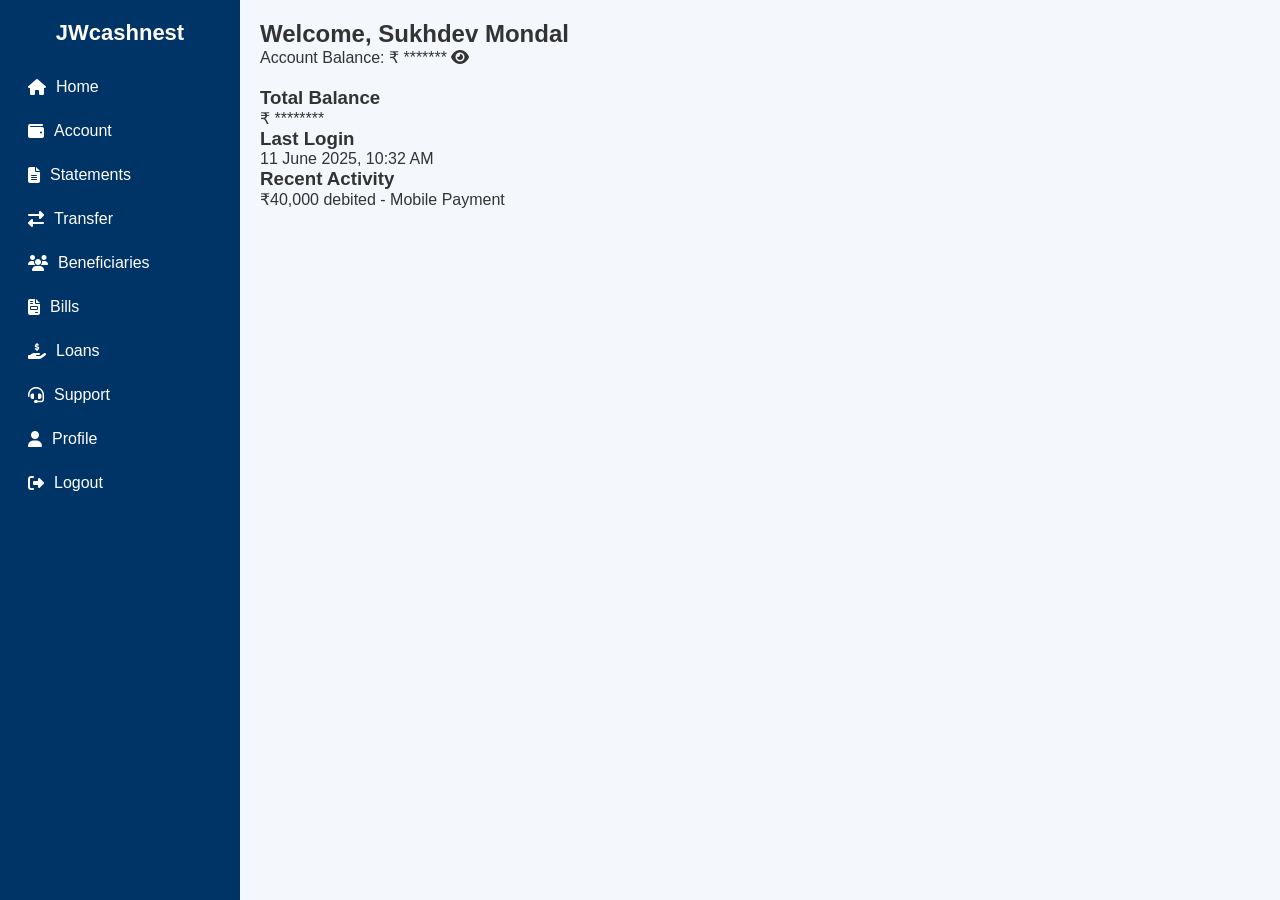
==== home.html @ bfa7bd61 "Add files via upload" ====
<!-- home.html -->
<!DOCTYPE html>
<html lang="en">
<head>
  <meta charset="UTF-8">
  <meta name="viewport" content="width=device-width, initial-scale=1.0">
  <title>Dashboard - JWcashnest BANK</title>
  <link rel="stylesheet" href="style.css">
  <link rel="stylesheet" href="https://cdnjs.cloudflare.com/ajax/libs/font-awesome/6.5.0/css/all.min.css">
  <script defer src="script.js"></script>
</head>
<body>
  <div class="dashboard-container">
    <aside class="sidebar">
      <h2>JWcashnest</h2>
      <nav>
        <ul>
          <li><a href="home.html"><i class="fas fa-home"></i> Home</a></li>
          <li><a href="account.html"><i class="fas fa-wallet"></i> Account</a></li>
          <li><a href="statements.html"><i class="fas fa-file-alt"></i> Statements</a></li>
          <li><a href="transfer.html"><i class="fas fa-exchange-alt"></i> Transfer</a></li>
          <li><a href="beneficiaries.html"><i class="fas fa-users"></i> Beneficiaries</a></li>
          <li><a href="bills.html"><i class="fas fa-file-invoice"></i> Bills</a></li>
          <li><a href="loans.html"><i class="fas fa-hand-holding-usd"></i> Loans</a></li>
          <li><a href="support.html"><i class="fas fa-headset"></i> Support</a></li>
          <li><a href="profile.html"><i class="fas fa-user"></i> Profile</a></li>
          <li><a href="logout.html"><i class="fas fa-sign-out-alt"></i> Logout</a></li>
        </ul>
      </nav>
    </aside>

    <main class="main-content">
      <header class="top-bar">
        <h1>Welcome, Sukhdev Mondal</h1>
        <div class="balance-display">
          <span>Account Balance:</span>
          <span id="balance-amount">₹ <span id="balance-value">*******</span></span>
          <i class="fas fa-eye toggle-password" onclick="toggleBalance(this)"></i>
        </div>
      </header>

      <section class="dashboard-cards">
        <div class="card">
          <h3>Total Balance</h3>
          <p id="balance-card">₹ ********</p>
        </div>
        <div class="card">
          <h3>Last Login</h3>
          <p>11 June 2025, 10:32 AM</p>
        </div>
        <div class="card">
          <h3>Recent Activity</h3>
          <p>₹40,000 debited - Mobile Payment</p>
        </div>
      </section>
    </main>
  </div>
</body>
</html>
---- style.css ----
/* General Reset */
* {
  margin: 0;
  padding: 0;
  box-sizing: border-box;
  font-family: 'Segoe UI', Tahoma, Geneva, Verdana, sans-serif;
}

body {
  background-color: #f4f7fb;
  color: #333;
}

/* Sidebar Layout */
.dashboard-container {
  display: flex;
  min-height: 100vh;
}

.sidebar {
  width: 240px;
  background: #003366;
  color: #fff;
  padding: 20px;
  position: fixed;
  height: 100%;
}

.sidebar h2 {
  font-size: 22px;
  margin-bottom: 1.5rem;
  text-align: center;
}

.sidebar nav ul {
  list-style: none;
}

.sidebar nav ul li {
  margin: 10px 0;
}

.sidebar nav ul li a {
  color: #fff;
  text-decoration: none;
  display: flex;
  align-items: center;
  gap: 10px;
  padding: 8px;
  border-radius: 5px;
  transition: background 0.2s;
}

.sidebar nav ul li.active a,
.sidebar nav ul li a:hover {
  background-color: #0059b3;
}

.main-content {
  margin-left: 240px;
  padding: 20px;
  flex: 1;
}

.top-bar {
  margin-bottom: 20px;
}

.top-bar h1 {
  font-size: 24px;
}

/* Forms */
form {
  background: #fff;
  padding: 20px;
  border-radius: 8px;
  box-shadow: 0 0 5px rgba(0,0,0,0.1);
  max-width: 500px;
}

form label {
  display: block;
  margin: 10px 0 5px;
}

form input,
form select,
form textarea {
  width: 100%;
  padding: 10px;
  border: 1px solid #ccc;
  border-radius: 5px;
  margin-bottom: 15px;
}

form button {
  background-color: #003366;
  color: #fff;
  padding: 10px 20px;
  border: none;
  border-radius: 5px;
  cursor: pointer;
}

form button:hover {
  background-color: #0059b3;
}

/* Logout Page */
.logout-page {
  background: #eef4f9;
  display: flex;
  align-items: center;
  justify-content: center;
  height: 100vh;
  text-align: center;
}

.logout-box {
  background: #fff;
  padding: 40px;
  border-radius: 10px;
  box-shadow: 0 0 10px rgba(0,0,0,0.1);
}

.logout-box .btn {
  display: inline-block;
  margin-top: 20px;
  padding: 10px 20px;
  background: #003366;
  color: #fff;
  text-decoration: none;
  border-radius: 5px;
}

.logout-box .btn:hover {
  background: #0059b3;
}

/* Responsive */
@media screen and (max-width: 768px) {
  .dashboard-container {
    flex-direction: column;
  }
  .sidebar {
    width: 100%;
    height: auto;
    position: relative;
  }
  .main-content {
    margin-left: 0;
  }
}
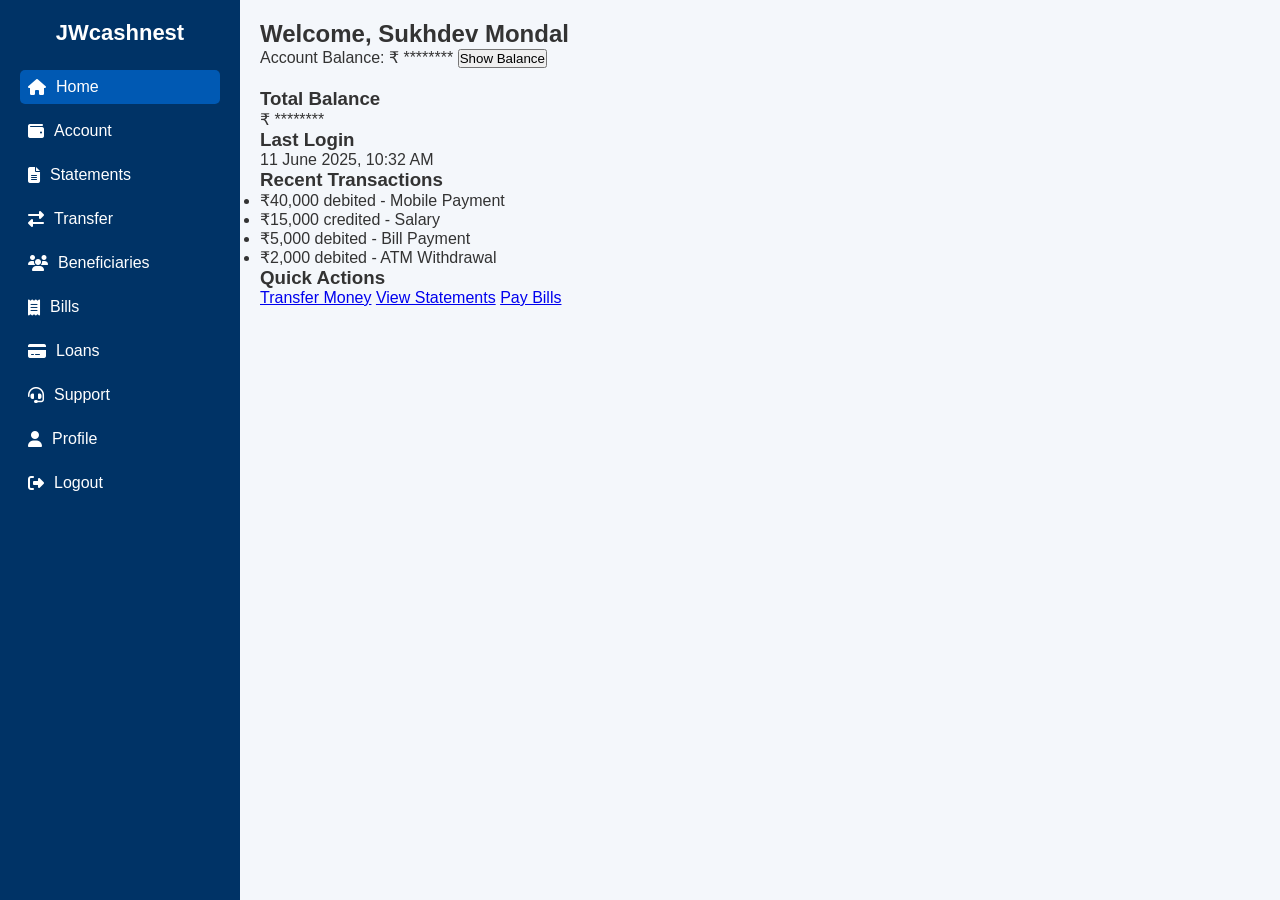
==== commit 1da6b597: "Update home.html" ====
--- a/home.html
+++ b/home.html
@@ -3,57 +3,65 @@
 <html lang="en">
 <head>
   <meta charset="UTF-8">
-  <meta name="viewport" content="width=device-width, initial-scale=1.0">
   <title>Dashboard - JWcashnest BANK</title>
-  <link rel="stylesheet" href="style.css">
+  <link rel="stylesheet" href="style.css" />
   <link rel="stylesheet" href="https://cdnjs.cloudflare.com/ajax/libs/font-awesome/6.5.0/css/all.min.css">
-  <script defer src="script.js"></script>
 </head>
 <body>
   <div class="dashboard-container">
-    <aside class="sidebar">
+    <div class="sidebar">
       <h2>JWcashnest</h2>
       <nav>
         <ul>
-          <li><a href="home.html"><i class="fas fa-home"></i> Home</a></li>
-          <li><a href="account.html"><i class="fas fa-wallet"></i> Account</a></li>
-          <li><a href="statements.html"><i class="fas fa-file-alt"></i> Statements</a></li>
-          <li><a href="transfer.html"><i class="fas fa-exchange-alt"></i> Transfer</a></li>
-          <li><a href="beneficiaries.html"><i class="fas fa-users"></i> Beneficiaries</a></li>
-          <li><a href="bills.html"><i class="fas fa-file-invoice"></i> Bills</a></li>
-          <li><a href="loans.html"><i class="fas fa-hand-holding-usd"></i> Loans</a></li>
-          <li><a href="support.html"><i class="fas fa-headset"></i> Support</a></li>
-          <li><a href="profile.html"><i class="fas fa-user"></i> Profile</a></li>
-          <li><a href="logout.html"><i class="fas fa-sign-out-alt"></i> Logout</a></li>
+          <li class="active"><a href="home.html"><i class="fa fa-home"></i> Home</a></li>
+          <li><a href="account.html"><i class="fa fa-wallet"></i> Account</a></li>
+          <li><a href="statements.html"><i class="fa fa-file-alt"></i> Statements</a></li>
+          <li><a href="transfer.html"><i class="fa fa-exchange-alt"></i> Transfer</a></li>
+          <li><a href="beneficiaries.html"><i class="fa fa-users"></i> Beneficiaries</a></li>
+          <li><a href="bills.html"><i class="fa fa-receipt"></i> Bills</a></li>
+          <li><a href="loans.html"><i class="fa fa-credit-card"></i> Loans</a></li>
+          <li><a href="support.html"><i class="fa fa-headset"></i> Support</a></li>
+          <li><a href="profile.html"><i class="fa fa-user"></i> Profile</a></li>
+          <li><a href="logout.html"><i class="fa fa-sign-out-alt"></i> Logout</a></li>
         </ul>
       </nav>
-    </aside>
+    </div>
+    <div class="main-content">
+      <div class="top-bar">
+        <h1>Welcome, Sukhdev Mondal</h1>
+        <p>Account Balance: <span id="balance-display">₹ ********</span>
+          <button onclick="toggleBalance('balance-display', 'balance-toggle')" id="balance-toggle" class="btn small">Show Balance</button>
+        </p>
+      </div>
 
-    <main class="main-content">
-      <header class="top-bar">
-        <h1>Welcome, Sukhdev Mondal</h1>
-        <div class="balance-display">
-          <span>Account Balance:</span>
-          <span id="balance-amount">₹ <span id="balance-value">*******</span></span>
-          <i class="fas fa-eye toggle-password" onclick="toggleBalance(this)"></i>
+      <div class="card-container">
+        <div class="info-card">
+          <h3>Total Balance</h3>
+          <p>₹ ********</p>
         </div>
-      </header>
-
-      <section class="dashboard-cards">
-        <div class="card">
-          <h3>Total Balance</h3>
-          <p id="balance-card">₹ ********</p>
-        </div>
-        <div class="card">
+        <div class="info-card">
           <h3>Last Login</h3>
           <p>11 June 2025, 10:32 AM</p>
         </div>
-        <div class="card">
-          <h3>Recent Activity</h3>
-          <p>₹40,000 debited - Mobile Payment</p>
+        <div class="info-card">
+          <h3>Recent Transactions</h3>
+          <ul>
+            <li>₹40,000 debited - Mobile Payment</li>
+            <li>₹15,000 credited - Salary</li>
+            <li>₹5,000 debited - Bill Payment</li>
+            <li>₹2,000 debited - ATM Withdrawal</li>
+          </ul>
         </div>
-      </section>
-    </main>
+        <div class="info-card actions">
+          <h3>Quick Actions</h3>
+          <a href="transfer.html" class="btn">Transfer Money</a>
+          <a href="statements.html" class="btn">View Statements</a>
+          <a href="bills.html" class="btn">Pay Bills</a>
+        </div>
+      </div>
+    </div>
   </div>
+  <script src="script.js"></script>
 </body>
 </html>
+
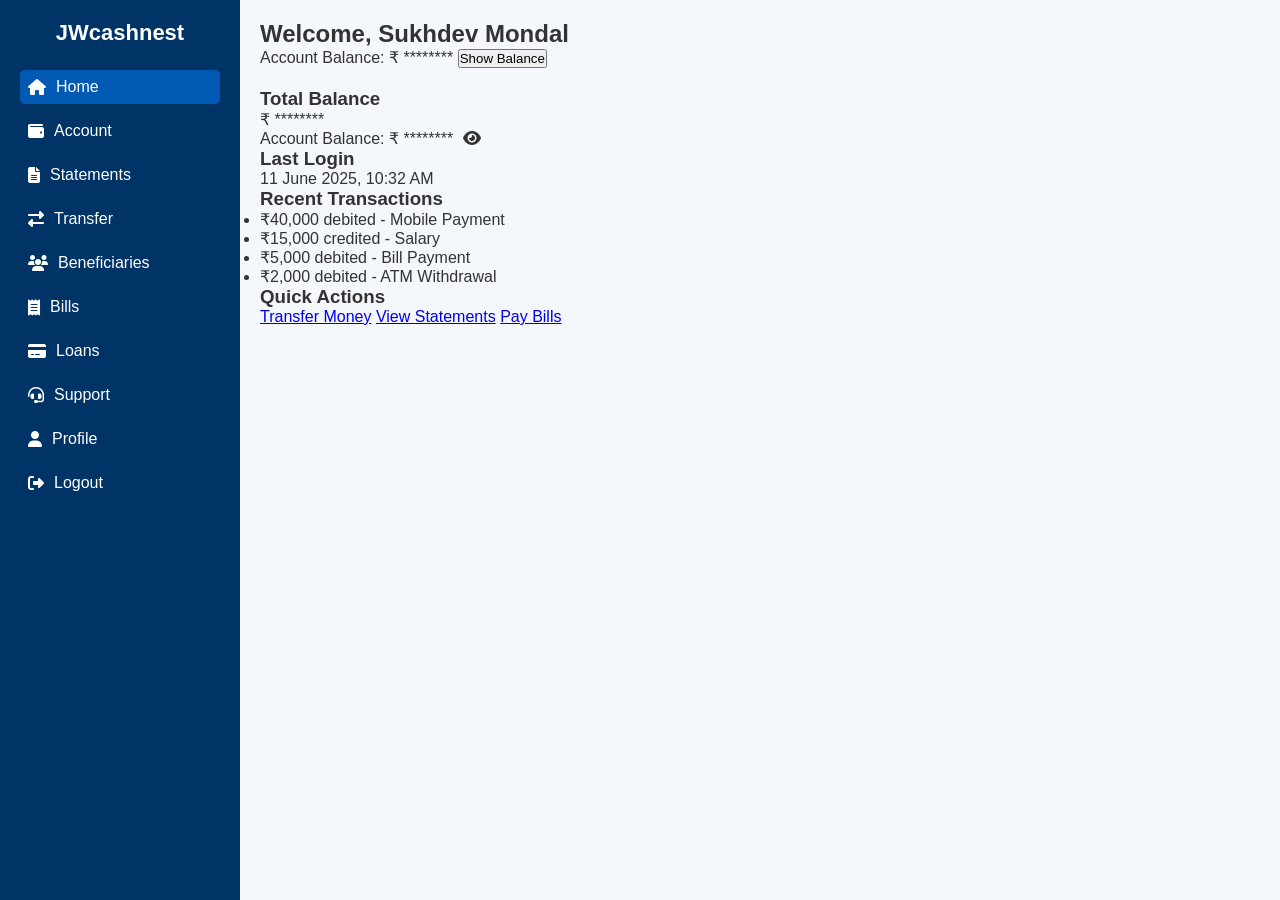
==== commit 85960d57: "Update home.html" ====
--- a/home.html
+++ b/home.html
@@ -38,6 +38,10 @@
         <div class="info-card">
           <h3>Total Balance</h3>
           <p>₹ ********</p>
+    <p>Account Balance: ₹ <span id="balance">********</span>
+      <i id="toggleBalance" class="fa fa-eye" style="cursor:pointer; margin-left:5px;"></i>
+           </p>
+
         </div>
         <div class="info-card">
           <h3>Last Login</h3>
@@ -64,4 +68,3 @@
   <script src="script.js"></script>
 </body>
 </html>
-
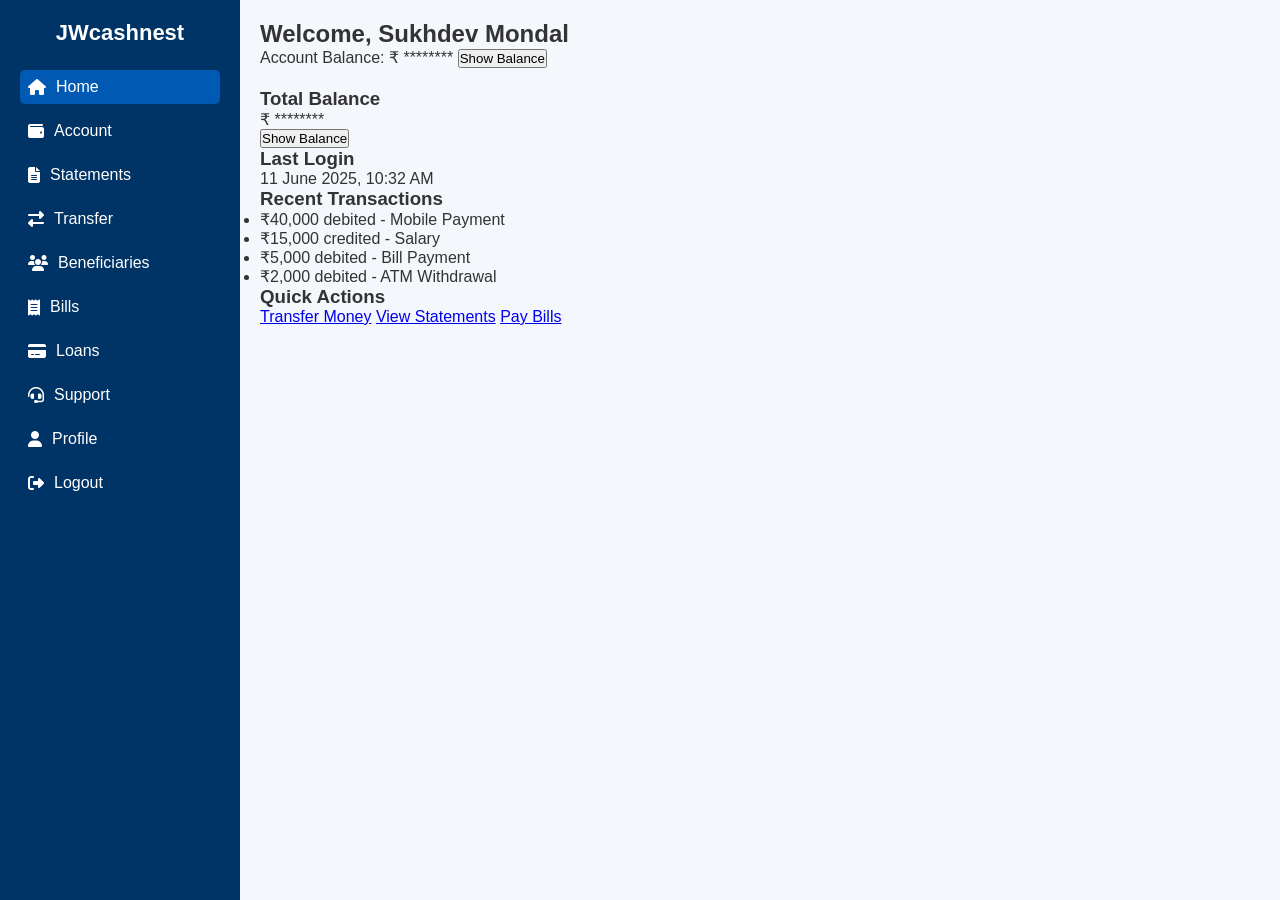
==== commit be9f3a49: "Update home.html" ====
--- a/home.html
+++ b/home.html
@@ -38,9 +38,8 @@
         <div class="info-card">
           <h3>Total Balance</h3>
           <p>₹ ********</p>
-    <p>Account Balance: ₹ <span id="balance">********</span>
-      <i id="toggleBalance" class="fa fa-eye" style="cursor:pointer; margin-left:5px;"></i>
-           </p>
+<button onclick="toggleBalance('balance-display', 'balance-toggle')" id="balance-toggle" class="btn small">Show Balance</button>
+        </p>
 
         </div>
         <div class="info-card">
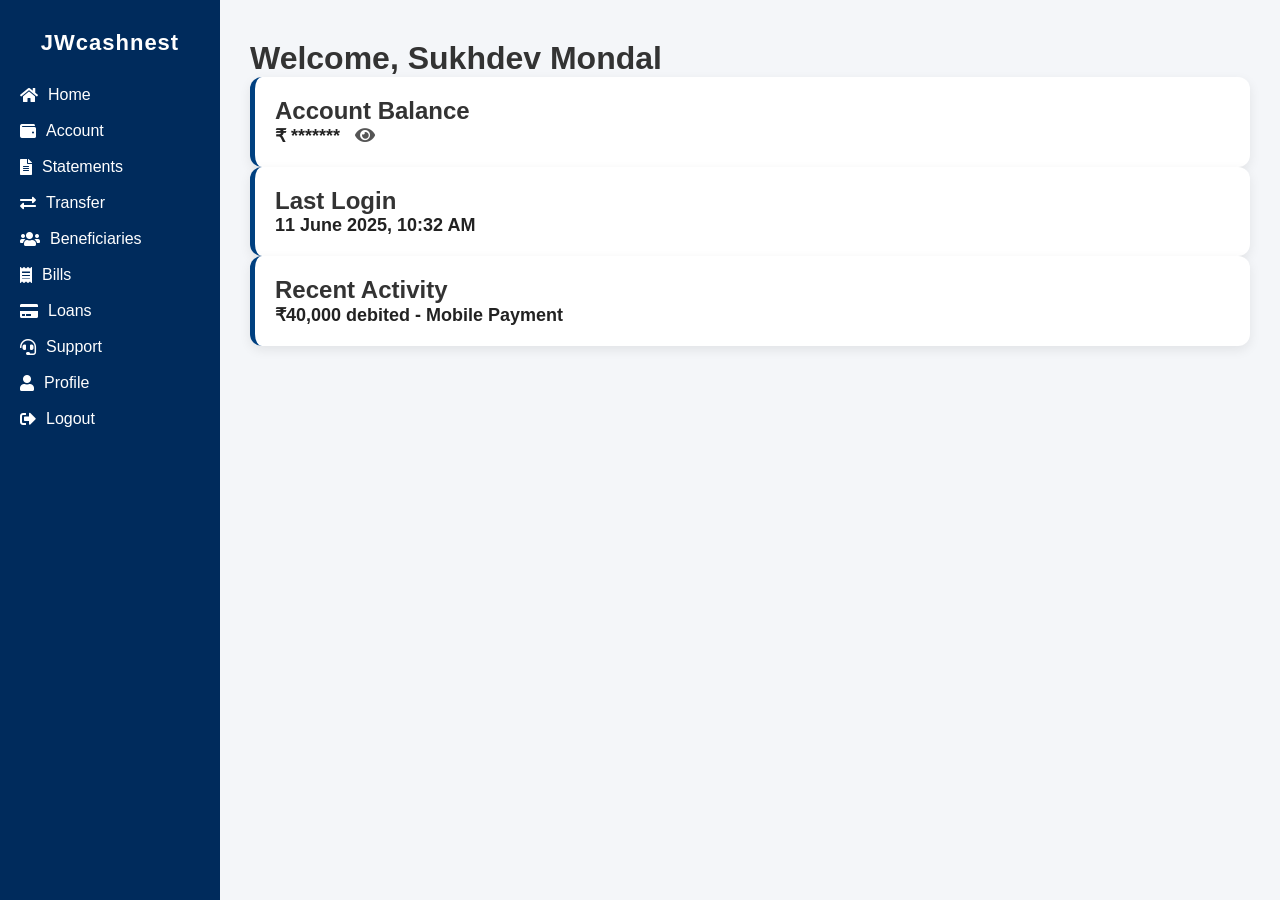
==== commit cd6a2876: "Update home.html" ====
--- a/home.html
+++ b/home.html
@@ -1,19 +1,24 @@
-<!-- home.html -->
 <!DOCTYPE html>
 <html lang="en">
 <head>
-  <meta charset="UTF-8">
+  <meta charset="UTF-8" />
+  <meta name="viewport" content="width=device-width, initial-scale=1.0" />
   <title>Dashboard - JWcashnest BANK</title>
   <link rel="stylesheet" href="style.css" />
-  <link rel="stylesheet" href="https://cdnjs.cloudflare.com/ajax/libs/font-awesome/6.5.0/css/all.min.css">
+  <script defer src="script.js"></script>
+  <link
+    rel="stylesheet"
+    href="https://cdnjs.cloudflare.com/ajax/libs/font-awesome/5.15.4/css/all.min.css"
+  />
 </head>
 <body>
   <div class="dashboard-container">
+    <!-- Sidebar -->
     <div class="sidebar">
       <h2>JWcashnest</h2>
       <nav>
         <ul>
-          <li class="active"><a href="home.html"><i class="fa fa-home"></i> Home</a></li>
+          <li><a href="home.html"><i class="fa fa-home"></i> Home</a></li>
           <li><a href="account.html"><i class="fa fa-wallet"></i> Account</a></li>
           <li><a href="statements.html"><i class="fa fa-file-alt"></i> Statements</a></li>
           <li><a href="transfer.html"><i class="fa fa-exchange-alt"></i> Transfer</a></li>
@@ -26,44 +31,35 @@
         </ul>
       </nav>
     </div>
+
+    <!-- Main Dashboard -->
     <div class="main-content">
-      <div class="top-bar">
-        <h1>Welcome, Sukhdev Mondal</h1>
-        <p>Account Balance: <span id="balance-display">₹ ********</span>
-          <button onclick="toggleBalance('balance-display', 'balance-toggle')" id="balance-toggle" class="btn small">Show Balance</button>
-        </p>
-      </div>
+      <h1>Welcome, Sukhdev Mondal</h1>
 
       <div class="card-container">
-        <div class="info-card">
-          <h3>Total Balance</h3>
-          <p>₹ ********</p>
-<button onclick="toggleBalance('balance-display', 'balance-toggle')" id="balance-toggle" class="btn small">Show Balance</button>
-        </p>
+        <!-- Account Balance -->
+        <div class="card balance-card">
+          <h2>Account Balance</h2>
+          <p class="balance-amount">
+            <span id="balance-text">₹ *******</span>
+            <i class="fas fa-eye balance-toggle" id="toggle-balance" title="Show/Hide Balance"></i>
+          </p>
+        </div>
 
-        </div>
-        <div class="info-card">
-          <h3>Last Login</h3>
+        <!-- Last Login -->
+        <div class="card info-card">
+          <h2>Last Login</h2>
           <p>11 June 2025, 10:32 AM</p>
         </div>
-        <div class="info-card">
-          <h3>Recent Transactions</h3>
-          <ul>
-            <li>₹40,000 debited - Mobile Payment</li>
-            <li>₹15,000 credited - Salary</li>
-            <li>₹5,000 debited - Bill Payment</li>
-            <li>₹2,000 debited - ATM Withdrawal</li>
-          </ul>
-        </div>
-        <div class="info-card actions">
-          <h3>Quick Actions</h3>
-          <a href="transfer.html" class="btn">Transfer Money</a>
-          <a href="statements.html" class="btn">View Statements</a>
-          <a href="bills.html" class="btn">Pay Bills</a>
+
+        <!-- Recent Activity -->
+        <div class="card info-card">
+          <h2>Recent Activity</h2>
+          <p>₹40,000 debited - Mobile Payment</p>
         </div>
       </div>
     </div>
   </div>
-  <script src="script.js"></script>
 </body>
 </html>
+
--- a/style.css
+++ b/style.css
@@ -1,154 +1,145 @@
-/* General Reset */
+/* Reset some default styling */
 * {
   margin: 0;
   padding: 0;
   box-sizing: border-box;
-  font-family: 'Segoe UI', Tahoma, Geneva, Verdana, sans-serif;
 }
 
 body {
-  background-color: #f4f7fb;
+  font-family: 'Segoe UI', Tahoma, Geneva, Verdana, sans-serif;
+  background-color: #f4f6f9;
   color: #333;
 }
 
-/* Sidebar Layout */
+/* Container layout */
 .dashboard-container {
   display: flex;
   min-height: 100vh;
 }
 
+/* Sidebar */
 .sidebar {
-  width: 240px;
-  background: #003366;
+  width: 220px;
+  background-color: #002b5c;
   color: #fff;
-  padding: 20px;
+  padding: 30px 20px;
   position: fixed;
-  height: 100%;
+  top: 0;
+  bottom: 0;
+  left: 0;
 }
 
 .sidebar h2 {
   font-size: 22px;
-  margin-bottom: 1.5rem;
+  margin-bottom: 30px;
   text-align: center;
+  letter-spacing: 1px;
 }
 
 .sidebar nav ul {
-  list-style: none;
+  list-style-type: none;
 }
 
 .sidebar nav ul li {
-  margin: 10px 0;
+  margin: 18px 0;
 }
 
 .sidebar nav ul li a {
   color: #fff;
   text-decoration: none;
+  font-size: 16px;
   display: flex;
   align-items: center;
-  gap: 10px;
-  padding: 8px;
-  border-radius: 5px;
-  transition: background 0.2s;
+  transition: 0.3s ease;
 }
 
-.sidebar nav ul li.active a,
-.sidebar nav ul li a:hover {
-  background-color: #0059b3;
+.sidebar nav ul li a i {
+  margin-right: 10px;
 }
 
-.main-content {
-  margin-left: 240px;
-  padding: 20px;
-  flex: 1;
+.sidebar nav ul li a:hover,
+.sidebar nav ul li a.active {
+  color: #00c4ff;
 }
 
-.top-bar {
-  margin-bottom: 20px;
+/* Main content */
+.main-content {
+  margin-left: 220px;
+  padding: 40px 30px;
+  width: 100%;
 }
 
-.top-bar h1 {
-  font-size: 24px;
+.header h1 {
+  font-size: 28px;
+  color: #002b5c;
+  margin-bottom: 10px;
 }
 
-/* Forms */
-form {
-  background: #fff;
-  padding: 20px;
-  border-radius: 8px;
-  box-shadow: 0 0 5px rgba(0,0,0,0.1);
-  max-width: 500px;
+.header p {
+  color: #555;
+  font-size: 15px;
+  margin-bottom: 25px;
 }
 
-form label {
-  display: block;
-  margin: 10px 0 5px;
+/* Cards layout */
+.card-grid {
+  display: grid;
+  grid-template-columns: repeat(auto-fit, minmax(240px, 1fr));
+  gap: 20px;
 }
 
-form input,
-form select,
-form textarea {
-  width: 100%;
-  padding: 10px;
-  border: 1px solid #ccc;
-  border-radius: 5px;
-  margin-bottom: 15px;
+.card {
+  background-color: #fff;
+  border-left: 5px solid #004080;
+  border-radius: 12px;
+  padding: 20px;
+  box-shadow: 0 4px 12px rgba(0, 0, 0, 0.08);
+  transition: transform 0.2s ease;
 }
 
-form button {
-  background-color: #003366;
-  color: #fff;
-  padding: 10px 20px;
-  border: none;
-  border-radius: 5px;
-  cursor: pointer;
+.card:hover {
+  transform: translateY(-4px);
 }
 
-form button:hover {
-  background-color: #0059b3;
+.card h3 {
+  font-size: 16px;
+  margin-bottom: 6px;
+  color: #004080;
 }
 
-/* Logout Page */
-.logout-page {
-  background: #eef4f9;
-  display: flex;
-  align-items: center;
-  justify-content: center;
-  height: 100vh;
-  text-align: center;
+.card p {
+  font-size: 18px;
+  font-weight: bold;
+  color: #222;
 }
 
-.logout-box {
-  background: #fff;
-  padding: 40px;
-  border-radius: 10px;
-  box-shadow: 0 0 10px rgba(0,0,0,0.1);
+/* Toggle Eye Icon */
+.balance-toggle {
+  cursor: pointer;
+  margin-left: 10px;
+  color: #555;
+  transition: color 0.2s;
 }
 
-.logout-box .btn {
-  display: inline-block;
-  margin-top: 20px;
-  padding: 10px 20px;
-  background: #003366;
-  color: #fff;
-  text-decoration: none;
-  border-radius: 5px;
+.balance-toggle:hover {
+  color: #004080;
 }
 
-.logout-box .btn:hover {
-  background: #0059b3;
+/* Responsive adjustments */
+@media (max-width: 768px) {
+  .sidebar {
+    position: relative;
+    width: 100%;
+    height: auto;
+  }
+
+  .main-content {
+    margin-left: 0;
+    padding: 20px;
+  }
+
+  .card-grid {
+    grid-template-columns: 1fr;
+  }
 }
 
-/* Responsive */
-@media screen and (max-width: 768px) {
-  .dashboard-container {
-    flex-direction: column;
-  }
-  .sidebar {
-    width: 100%;
-    height: auto;
-    position: relative;
-  }
-  .main-content {
-    margin-left: 0;
-  }
-}
